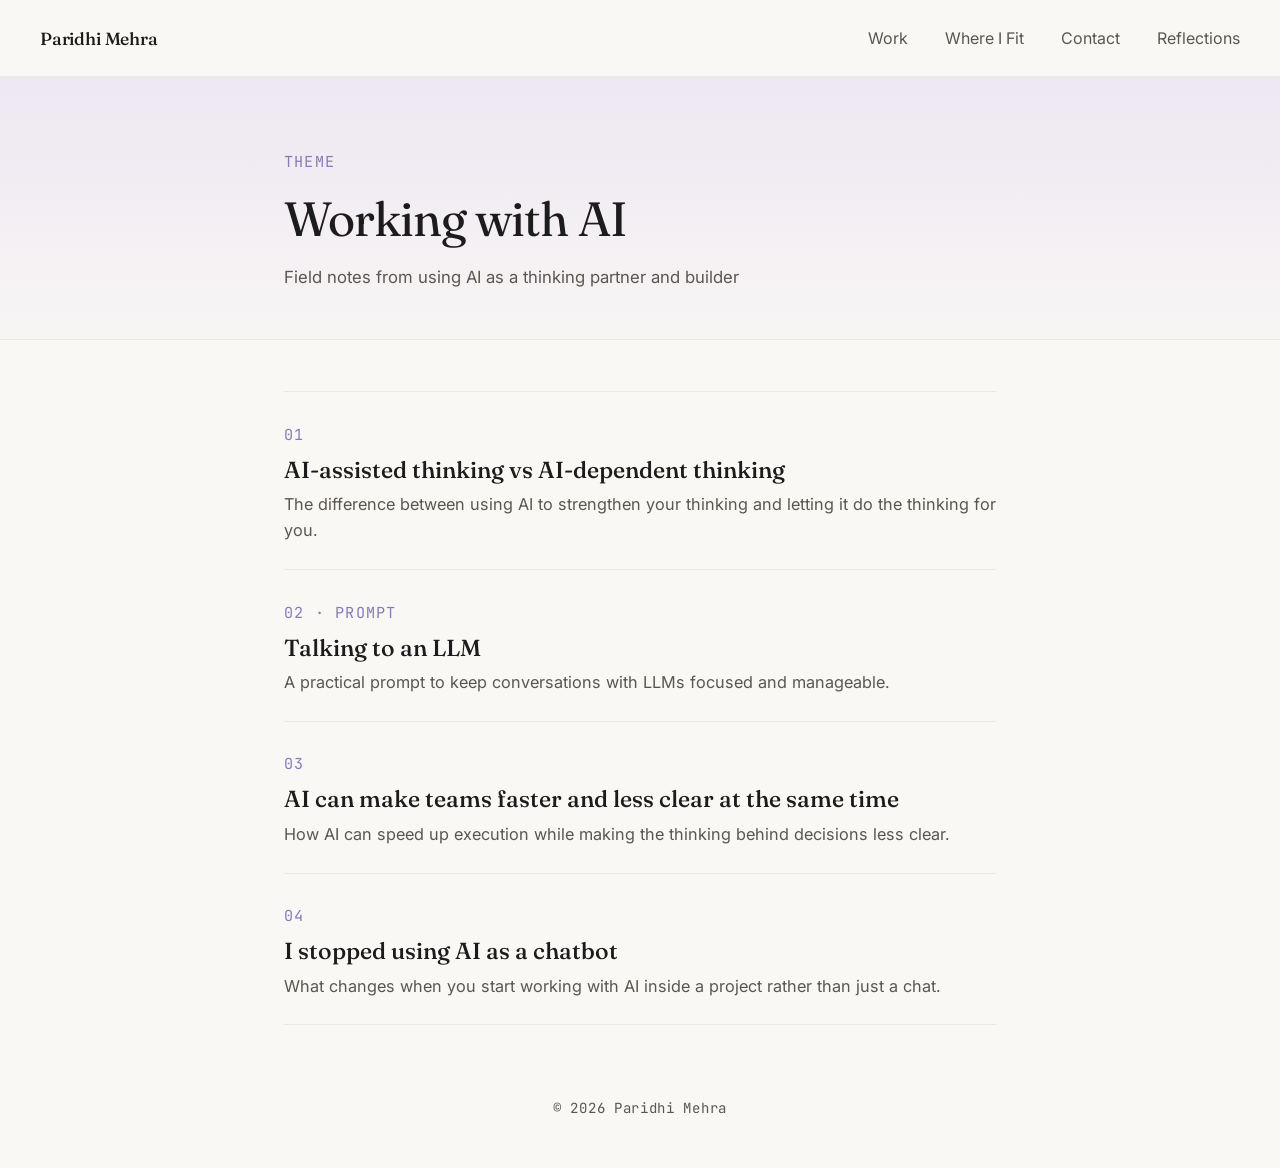
==== reflections/index.html @ 45e66e4d "Add Reflections section with Working with AI pieces - New Reflections section: Working with AI theme" ====
<!DOCTYPE html>
<html lang="en">
<head>
  <meta charset="UTF-8" />
  <meta name="viewport" content="width=device-width, initial-scale=1.0" />
  <title>Working with AI. Paridhi Mehra</title>
  <meta name="description" content="Working with AI. Field notes on using AI as a thinking partner and builder." />
  <link rel="icon" type="image/svg+xml" href="data:image/svg+xml,%3Csvg xmlns='http://www.w3.org/2000/svg' viewBox='0 0 100 100'%3E%3Crect width='100' height='100' rx='18' fill='%238b7ab8'/%3E%3Ctext x='50' y='70' font-family='Georgia, serif' font-size='62' font-weight='600' text-anchor='middle' fill='white'%3EP%3C/text%3E%3C/svg%3E" />
  <link rel="preconnect" href="https://fonts.googleapis.com">
  <link rel="preconnect" href="https://fonts.gstatic.com" crossorigin>
  <link href="https://fonts.googleapis.com/css2?family=Fraunces:ital,wght@0,400;0,500;0,600;1,400&family=Inter:wght@400;500;600&family=JetBrains+Mono:wght@500&display=swap" rel="stylesheet">
  <link rel="stylesheet" href="../style.css?v=7" />
  <link rel="stylesheet" href="writing.css?v=6" />
</head>
<body class="read-page">

  <nav class="topnav">
    <a href="../index.html" class="brand">Paridhi Mehra</a>
    <button class="menu-btn" type="button" aria-label="Menu" aria-expanded="false"><span class="bar"></span></button>
    <div class="navlinks">
      <a href="../index.html#built">Work</a>
      <a href="../index.html#how">Where I Fit</a>
      <a href="../index.html#contact">Contact</a>
      <a href="index.html">Reflections</a>
    </div>
  </nav>

  <header class="hero-band">
    <div class="inner">
      <p class="series-label">Theme</p>
      <h1>Working with AI</h1>
      <p class="lede">Field notes from using AI as a thinking partner and builder</p>
    </div>
  </header>

  <main class="read">
    <ul class="post-list">
      <li>
        <a href="ai-assisted-thinking.html">
          <span class="num">01</span>
          <h2>AI&#8209;assisted thinking vs AI&#8209;dependent thinking</h2>
          <p>The difference between using AI to strengthen your thinking and letting it do the thinking for you.</p>
        </a>
      </li>
      <li>
        <a href="talking-to-an-llm.html">
          <span class="num">02 · Prompt</span>
          <h2>Talking to an LLM</h2>
          <p>A practical prompt to keep conversations with LLMs focused and manageable.</p>
        </a>
      </li>
      <li>
        <a href="faster-and-less-clear.html">
          <span class="num">03</span>
          <h2>AI can make teams faster and less clear at the same time</h2>
          <p>How AI can speed up execution while making the thinking behind decisions less clear.</p>
        </a>
      </li>
      <li>
        <a href="stopped-using-ai-as-a-chatbot.html">
          <span class="num">04</span>
          <h2>I stopped using AI as a chatbot</h2>
          <p>What changes when you start working with AI inside a project rather than just a chat.</p>
        </a>
      </li>
    </ul>
  </main>

  <footer><p>© 2026 Paridhi Mehra</p></footer>
  <script src="../nav.js"></script>
</body>
</html>
---- style.css ----
:root {
  --bg: #faf8f5;
  --text: #1c1c1c;
  --muted: #6e6a64;
  --accent: #8b7ab8;
  --accent-soft: #e8e0f0;
  --border: #ece8e1;
}

* { box-sizing: border-box; margin: 0; padding: 0; }

html { scroll-behavior: smooth; }

body {
  font-family: 'Inter', -apple-system, BlinkMacSystemFont, sans-serif;
  background: var(--bg);
  color: var(--text);
  line-height: 1.65;
  font-size: 18px;
  -webkit-font-smoothing: antialiased;
}

.topnav {
  display: flex;
  justify-content: space-between;
  align-items: center;
  padding: 1.4rem 2.5rem;
  position: sticky;
  top: 0;
  background: rgba(250, 248, 245, 0.92);
  backdrop-filter: blur(10px);
  -webkit-backdrop-filter: blur(10px);
  z-index: 10;
  border-bottom: 1px solid var(--border);
}

.brand {
  font-family: 'Fraunces', serif;
  font-size: 1.1rem;
  font-weight: 500;
  text-decoration: none;
  color: var(--text);
  letter-spacing: -0.01em;
}

.navlinks a {
  color: var(--muted);
  text-decoration: none;
  margin-left: 2rem;
  font-size: 0.95rem;
  transition: color 0.2s;
}
.navlinks a:hover { color: var(--accent); }

main {
  max-width: 720px;
  margin: 0 auto;
  padding: 3rem 2rem 2rem;
}

.hero {
  padding: 3rem 0 5rem;
  border-bottom: 1px solid var(--border);
  margin-bottom: 4.5rem;
}

.headshot {
  width: 200px;
  height: 200px;
  border-radius: 50%;
  background-image: url('headshot.jpg');
  background-size: 108%;
  background-position: 50% 28%;
  background-repeat: no-repeat;
  margin-bottom: 2.5rem;
  box-shadow: 0 10px 30px rgba(28, 28, 28, 0.1);
  border: 3px solid #fff;
}

.hero-headline {
  font-family: 'Fraunces', serif;
  font-size: 2.4rem;
  line-height: 1.22;
  font-weight: 400;
  letter-spacing: -0.015em;
  margin-bottom: 2.5rem;
}

.hero-headline em {
  color: var(--accent);
  font-style: italic;
  font-weight: 500;
}

.hero-role {
  font-family: 'JetBrains Mono', monospace;
  font-size: 0.82rem;
  color: var(--muted);
  text-transform: uppercase;
  letter-spacing: 0.1em;
  margin: -1rem 0 2rem;
}

.hero-sub {
  font-size: 1.05rem;
  color: var(--text);
  line-height: 1.7;
  max-width: 620px;
  margin: 0 0 2.5rem;
}

.credentials {
  display: flex;
  flex-wrap: wrap;
  align-items: center;
  gap: 0.8rem 2rem;
}

.credentials img {
  width: auto;
  height: 34px;
  mix-blend-mode: multiply;
}

.logo-ekincare {
  clip-path: inset(0 10% 0 0);
  margin-right: -1.4rem;
}

.block {
  margin-bottom: 5rem;
}

.section-label {
  font-family: 'JetBrains Mono', monospace;
  font-size: 0.78rem;
  color: var(--muted);
  text-transform: uppercase;
  letter-spacing: 0.14em;
  margin-bottom: 0.4rem;
}

#contact .section-label { margin-bottom: 0.5rem; }

.contact-intro {
  font-size: 1.05rem;
  color: var(--text);
  margin: 0 0 1.6rem;
}

.section-sublabel {
  font-family: 'Fraunces', serif;
  font-style: italic;
  color: var(--muted);
  font-size: 1rem;
  margin-bottom: 2.5rem;
}

.prose p {
  margin-bottom: 1.2rem;
}

.case {
  padding: 2rem 0;
  border-top: 1px solid var(--border);
}
.case:last-child { border-bottom: 1px solid var(--border); }

.case h2 {
  font-family: 'Fraunces', serif;
  font-size: 1.55rem;
  font-weight: 500;
  margin-bottom: 0.5rem;
  letter-spacing: -0.005em;
}

.case-meta {
  font-family: 'JetBrains Mono', monospace;
  font-size: 0.76rem;
  color: var(--muted);
  text-transform: uppercase;
  letter-spacing: 0.08em;
  margin-bottom: 1rem;
}

.case-stats {
  display: flex;
  flex-wrap: wrap;
  gap: 1.4rem 2.5rem;
  margin: 1.2rem 0 1.6rem;
  padding: 1.1rem 0;
  border-top: 1px solid var(--border);
  border-bottom: 1px solid var(--border);
}

.stat {
  display: flex;
  flex-direction: column;
  gap: 0.2rem;
}

.stat-num {
  font-family: 'Fraunces', serif;
  font-weight: 600;
  color: var(--accent);
  font-size: 1.35rem;
  line-height: 1.1;
  letter-spacing: -0.01em;
}

.stat-label {
  font-family: 'JetBrains Mono', monospace;
  font-size: 0.7rem;
  color: var(--muted);
  text-transform: uppercase;
  letter-spacing: 0.09em;
}

.case strong {
  color: var(--text);
  font-weight: 600;
}

.case p + p {
  margin-top: 1rem;
}

.case-tags {
  display: flex;
  flex-wrap: wrap;
  align-items: baseline;
  gap: 0.4rem 0.9rem;
  padding: 1.1rem 0;
  margin: 1.2rem 0 1.6rem;
  border-top: 1px solid var(--border);
  border-bottom: 1px solid var(--border);
}

.case-tags span {
  font-family: 'JetBrains Mono', monospace;
  font-size: 0.78rem;
  color: var(--accent);
  text-transform: uppercase;
  letter-spacing: 0.08em;
}

.case-tags span:not(:last-child)::after {
  content: " ·";
  color: var(--muted);
  margin-left: 0.5rem;
}

.qa {
  padding: 1.7rem 0;
  border-top: 1px solid var(--border);
}
.qa:last-child { border-bottom: 1px solid var(--border); }

.qa h3 {
  font-family: 'Fraunces', serif;
  font-size: 1.3rem;
  font-weight: 500;
  margin-bottom: 0.7rem;
  letter-spacing: -0.005em;
}

.qa-list {
  list-style: none;
}
.qa-list li {
  position: relative;
  padding-left: 1.2rem;
  margin-bottom: 0.45rem;
}
.qa-list li::before {
  content: "";
  position: absolute;
  left: 0;
  top: 0.72em;
  width: 6px;
  height: 6px;
  border-radius: 50%;
  background: var(--accent);
}

.qa p em {
  color: var(--accent);
  font-style: italic;
  font-weight: 500;
}

.case-now {
  background: linear-gradient(180deg, rgba(232, 224, 240, 0.35), transparent);
  padding: 2rem 1.5rem;
  border-radius: 8px;
  border-top: none;
}
.case-now:last-child { border-bottom: none; }

.link-out {
  display: inline-block;
  margin-top: 1.2rem;
  color: var(--accent);
  text-decoration: none;
  font-weight: 500;
  border-bottom: 1px solid var(--accent-soft);
  padding-bottom: 2px;
  transition: border-color 0.2s;
}
.link-out:hover { border-bottom-color: var(--accent); }

.edu-list { list-style: none; }
.edu-list li {
  padding: 0.85rem 0;
  border-top: 1px solid var(--border);
  font-size: 0.97rem;
}
.edu-list li:last-child { border-bottom: 1px solid var(--border); }

.contact-links {
  display: flex;
  flex-direction: column;
}
.contact-links a {
  color: var(--text);
  text-decoration: none;
  border-top: 1px solid var(--border);
  padding: 0.95rem 0;
  font-size: 1.05rem;
  transition: color 0.2s, padding-left 0.2s;
}
.contact-links a:last-child { border-bottom: 1px solid var(--border); }
.contact-links a:hover {
  color: var(--accent);
  padding-left: 0.5rem;
}

footer {
  padding: 2.5rem 2rem 3rem;
  text-align: center;
  color: var(--muted);
  font-size: 0.82rem;
  font-family: 'JetBrains Mono', monospace;
  letter-spacing: 0.05em;
}

@media (max-width: 640px) {
  .topnav { padding: 1rem 1.25rem; }
  .navlinks a { margin-left: 1.2rem; font-size: 0.85rem; }
  main { padding: 2rem 1.25rem; }
  .hero-headline { font-size: 1.65rem; }
  .hero { padding: 1.5rem 0 3rem; margin-bottom: 3rem; }
  .block { margin-bottom: 3.5rem; }
  .case-now { padding: 1.5rem 1rem; }
}

/* ---- Readability pass: nothing below ~14px, darker grey ---- */
:root { --muted: #5a5650; }
.section-label { font-size: 0.875rem; letter-spacing: 0.1em; }
.hero-role { font-size: 0.9rem; }
.case-meta { font-size: 0.875rem; letter-spacing: 0.06em; }
.case-tags span { font-size: 0.875rem; letter-spacing: 0.05em; }
.stat-label { font-size: 0.8rem; letter-spacing: 0.06em; }
.stat-num { font-size: 1.45rem; }
.section-sublabel { font-size: 1.05rem; }
footer { font-size: 0.875rem; }
.navlinks a { font-size: 1rem; }
@media (max-width: 640px) { .navlinks a { font-size: 0.92rem; } }
.case-meta, .case-tags span { font-size: 0.95rem; }
.stat-label { font-size: 0.875rem; }
.section-label { font-size: 0.95rem; }

/* Phone nav: name on top, links in one row underneath */
@media (max-width: 640px) {
  .topnav { flex-direction: column; align-items: flex-start; gap: 0.45rem; padding: 0.8rem 1.1rem 0.7rem; }
  .navlinks { display: flex; gap: 1.1rem; }
  .navlinks a { margin-left: 0; font-size: 0.92rem; white-space: nowrap; }
}

/* Jump links land below the sticky nav */
.block { scroll-margin-top: 5.5rem; }
@media (max-width: 640px) { .block { scroll-margin-top: 6.5rem; } }

/* ---- Mobile hamburger menu (replaces the stacked phone nav) ---- */
.menu-btn { display: none; }
@media (max-width: 640px) {
  .topnav { flex-direction: row; align-items: center; gap: 0; padding: 0.9rem 1.1rem; flex-wrap: wrap; }
  .menu-btn {
    display: inline-flex; align-items: center; justify-content: center;
    width: 40px; height: 40px; margin-right: -8px;
    background: none; border: none; cursor: pointer; color: var(--text);
  }
  .menu-btn .bar { display: block; width: 20px; height: 2px; background: currentColor; border-radius: 2px; position: relative; transition: background 0.2s; }
  .menu-btn .bar::before, .menu-btn .bar::after {
    content: ""; position: absolute; left: 0; width: 20px; height: 2px; background: currentColor; border-radius: 2px; transition: transform 0.2s, top 0.2s;
  }
  .menu-btn .bar::before { top: -6px; }
  .menu-btn .bar::after { top: 6px; }
  .topnav.open .menu-btn .bar { background: transparent; }
  .topnav.open .menu-btn .bar::before { top: 0; transform: rotate(45deg); }
  .topnav.open .menu-btn .bar::after { top: 0; transform: rotate(-45deg); }

  .navlinks { display: none; flex-basis: 100%; flex-direction: column; gap: 0; margin-top: 0.6rem; }
  .topnav.open .navlinks { display: flex; }
  .navlinks a {
    margin-left: 0; font-size: 1.05rem; color: var(--text);
    padding: 0.85rem 0; border-top: 1px solid var(--border);
  }
  .block { scroll-margin-top: 5rem; }
}
---- reflections/writing.css ----
/* Writing pages. Loads after ../style.css and reuses its colours and fonts. */

.article {
  max-width: 680px;
  margin: 0 auto;
  padding: 3.5rem 1.5rem 2rem;
}

.series-label {
  font-family: 'JetBrains Mono', monospace;
  font-size: 0.76rem;
  color: var(--accent);
  text-transform: uppercase;
  letter-spacing: 0.14em;
  margin-bottom: 1rem;
}

.article h1 {
  font-family: 'Fraunces', serif;
  font-size: 2.5rem;
  line-height: 1.18;
  font-weight: 400;
  letter-spacing: -0.015em;
  margin-bottom: 1.2rem;
}

.article-meta {
  font-family: 'JetBrains Mono', monospace;
  font-size: 0.74rem;
  color: var(--muted);
  text-transform: uppercase;
  letter-spacing: 0.09em;
  padding-bottom: 2rem;
  margin-bottom: 2.5rem;
  border-bottom: 1px solid var(--border);
}

.body p {
  margin-bottom: 1.15rem;
  line-height: 1.75;
}

.body h2 {
  font-family: 'Fraunces', serif;
  font-size: 1.55rem;
  font-weight: 500;
  letter-spacing: -0.005em;
  margin: 3rem 0 1.1rem;
}

.body ul {
  margin: 0 0 1.4rem 1.2rem;
}
.body li {
  margin-bottom: 0.45rem;
  line-height: 1.65;
  padding-left: 0.3rem;
}
.body li::marker { color: var(--accent); }

.body strong { font-weight: 600; }

/* One big line that carries the idea */
.pull {
  font-family: 'Fraunces', serif;
  font-style: italic;
  font-size: 1.5rem;
  line-height: 1.4;
  color: var(--text);
  border-left: 3px solid var(--accent);
  padding: 0.3rem 0 0.3rem 1.3rem;
  margin: 2.2rem 0;
}

/* Short emphatic line inside the flow */
.body p.beat {
  font-family: 'Fraunces', serif;
  font-size: 1.3rem;
  font-weight: 500;
  margin: 1.8rem 0;
}

/* Cards: prompts, checklists, try-this */
.card {
  background: #fff;
  border: 1px solid var(--border);
  border-radius: 10px;
  padding: 1.5rem 1.6rem 1.3rem;
  margin: 2rem 0;
  box-shadow: 0 6px 24px rgba(28, 28, 28, 0.04);
}

.card-head {
  display: flex;
  justify-content: space-between;
  align-items: center;
  margin-bottom: 1rem;
  gap: 1rem;
}

.card-label {
  font-family: 'JetBrains Mono', monospace;
  font-size: 0.72rem;
  color: var(--accent);
  text-transform: uppercase;
  letter-spacing: 0.13em;
}

.copy-btn {
  font-family: 'Inter', sans-serif;
  font-size: 0.8rem;
  font-weight: 500;
  color: var(--accent);
  background: var(--accent-soft);
  border: none;
  border-radius: 8px;
  width: 34px;
  height: 34px;
  padding: 0;
  display: inline-flex;
  align-items: center;
  justify-content: center;
  flex: 0 0 auto;
  cursor: pointer;
  transition: background 0.2s, color 0.2s;
  white-space: nowrap;
}
.copy-btn:hover { background: var(--accent); color: #fff; }
.copy-btn.done { background: var(--accent); color: #fff; }

.card p, .card li {
  font-size: 0.98rem;
  line-height: 1.65;
}
.card p { margin-bottom: 0.8rem; }
.card ul { margin: 0 0 0.8rem 1.2rem; }
.card li { margin-bottom: 0.35rem; }
.card li::marker { color: var(--accent); }
.card .copy-text > :last-child { margin-bottom: 0; }

.card-try {
  background: linear-gradient(180deg, rgba(232, 224, 240, 0.55), rgba(232, 224, 240, 0.2));
  border-color: transparent;
  box-shadow: none;
}
.card-try p {
  font-family: 'Fraunces', serif;
  font-size: 1.15rem;
  line-height: 1.5;
}

/* Diagrams */
figure {
  margin: 2.4rem 0;
}
figcaption {
  font-size: 0.85rem;
  color: var(--muted);
  text-align: center;
  margin-top: 0.8rem;
  font-style: italic;
}
figure img {
  display: block;
  max-width: 100%;
  height: auto;
  margin: 0 auto;
  border-radius: 8px;
}

.dia {
  background: #fff;
  border: 1px solid var(--border);
  border-radius: 12px;
  padding: 1.6rem;
}

.dia-label {
  font-family: 'JetBrains Mono', monospace;
  font-size: 0.7rem;
  text-transform: uppercase;
  letter-spacing: 0.13em;
  color: var(--muted);
  margin-bottom: 0.3rem;
}

.dia-title {
  font-family: 'Fraunces', serif;
  font-size: 1.3rem;
  font-weight: 500;
  line-height: 1.25;
  margin-bottom: 1.2rem;
}

.box {
  border: 1.5px solid var(--text);
  border-radius: 8px;
  padding: 0.7rem 0.6rem;
  text-align: center;
  font-weight: 600;
  font-size: 0.95rem;
  line-height: 1.3;
  background: #fff;
}
.box small {
  display: block;
  font-weight: 400;
  color: var(--muted);
  font-size: 0.78rem;
  margin-top: 0.15rem;
}
.box.you { background: #f3f1ed; }
.box.accent {
  border-color: var(--accent);
  color: var(--accent);
}
.box.fill {
  background: var(--accent);
  border-color: var(--accent);
  color: #fff;
}

.arrow {
  color: var(--muted);
  font-size: 0.75rem;
  text-align: center;
  line-height: 1.2;
}

.note {
  border-radius: 8px;
  padding: 0.9rem 1rem;
  text-align: center;
  background: #f3f1ed;
  margin-top: 1.2rem;
  font-size: 0.92rem;
  line-height: 1.45;
}
.note strong { display: block; font-size: 1rem; }
.note.accent { background: var(--accent-soft); }
.note.accent strong { color: #5d4d8f; }

/* All writing index */
.post-list { list-style: none; margin: 0; }
.post-list li {
  border-top: 1px solid var(--border);
  padding: 1.6rem 0;
}
.post-list li:last-child { border-bottom: 1px solid var(--border); }
.post-list a { text-decoration: none; color: inherit; display: block; }
.post-list .num {
  font-family: 'JetBrains Mono', monospace;
  font-size: 0.72rem;
  color: var(--accent);
  letter-spacing: 0.12em;
  text-transform: uppercase;
}
.post-list h2 {
  font-family: 'Fraunces', serif;
  font-size: 1.45rem;
  font-weight: 500;
  line-height: 1.3;
  margin: 0.35rem 0 0.4rem;
  transition: color 0.2s;
}
.post-list a:hover h2 { color: var(--accent); }
.post-list p { color: var(--muted); font-size: 1rem; line-height: 1.6; }

.back {
  display: inline-block;
  margin-top: 3rem;
  color: var(--accent);
  text-decoration: none;
  font-weight: 500;
  border-bottom: 1px solid var(--accent-soft);
  padding-bottom: 2px;
}
.back:hover { border-bottom-color: var(--accent); }

@media (max-width: 640px) {
  .article { padding: 2rem 1.1rem 1.5rem; }
  .article h1 { font-size: 1.85rem; }
  .pull { font-size: 1.25rem; }
  .card { padding: 1.2rem 1.1rem 1rem; }
  .dia { padding: 1.1rem; }
}

/* ---- Layout v2: full-width title band, roomier reading column ---- */
body.read-page { font-size: 19px; }

.hero-band {
  background: linear-gradient(180deg, rgba(232, 224, 240, 0.7), rgba(232, 224, 240, 0.12));
  border-bottom: 1px solid var(--border);
}
.hero-band .inner {
  max-width: 760px;
  margin: 0 auto;
  padding: 4.5rem 1.5rem 3rem;
}
.hero-band h1 {
  font-family: 'Fraunces', serif;
  font-size: 3rem;
  line-height: 1.14;
  font-weight: 400;
  letter-spacing: -0.02em;
  margin-bottom: 1.1rem;
}
.hero-band .series-label { margin-bottom: 1.1rem; }
.hero-band .series-label a { color: inherit; text-decoration: none; }
.hero-band .series-label a:hover { text-decoration: underline; }
.hero-band .article-meta { border: none; padding: 0; margin: 0; }
.hero-band .lede {
  font-size: 1.05rem;
  color: var(--muted);
  max-width: 600px;
  line-height: 1.6;
}

.read {
  max-width: 760px;
  margin: 0 auto;
  padding: 3.2rem 1.5rem 2rem;
}

/* Diagrams sit a little wider than the text on big screens */
@media (min-width: 900px) {
  .read .body figure { margin-left: -3rem; margin-right: -3rem; }
}

/* Read next */
.next {
  display: block;
  text-decoration: none;
  color: inherit;
  margin-top: 3.5rem;
  border-top: 1px solid var(--border);
  padding-top: 1.6rem;
}
.next .card-label { display: block; margin-bottom: 0.4rem; }
.next .next-title {
  font-family: 'Fraunces', serif;
  font-size: 1.5rem;
  font-weight: 500;
  line-height: 1.3;
  transition: color 0.2s;
}
.next:hover .next-title { color: var(--accent); }
.read .back { margin-top: 2rem; }

@media (max-width: 640px) {
  body.read-page { font-size: 18px; }
  .hero-band .inner { padding: 2.6rem 1.1rem 2rem; }
  .hero-band h1 { font-size: 2rem; }
  .read { padding: 2rem 1.1rem 1.5rem; }
}

/* ---- Readability pass: nothing below ~14px ---- */
.series-label, .card-label, .article-meta, .post-list .num { font-size: 0.875rem; letter-spacing: 0.08em; }
.dia-label { font-size: 0.8rem; letter-spacing: 0.08em; }
.dia-title { font-size: 1.4rem; }
.box { font-size: 1rem; }
.box small { font-size: 0.875rem; }
.note { font-size: 1rem; }
.note strong { font-size: 1.05rem; }
.card p, .card li { font-size: 1.02rem; }
.post-list p { font-size: 1.02rem; }
figcaption { font-size: 0.95rem; }
.gate-legend {
  display: flex; align-items: center; justify-content: center; gap: 0.5rem;
  margin-top: 1rem; font-size: 0.95rem; color: var(--muted);
}
.gate-legend .diamond {
  width: 12px; height: 12px; transform: rotate(45deg); background: var(--accent); border-radius: 2px;
}
.series-label, .card-label, .article-meta, .post-list .num { font-size: 0.95rem; }
.dia-label { font-size: 0.875rem; }
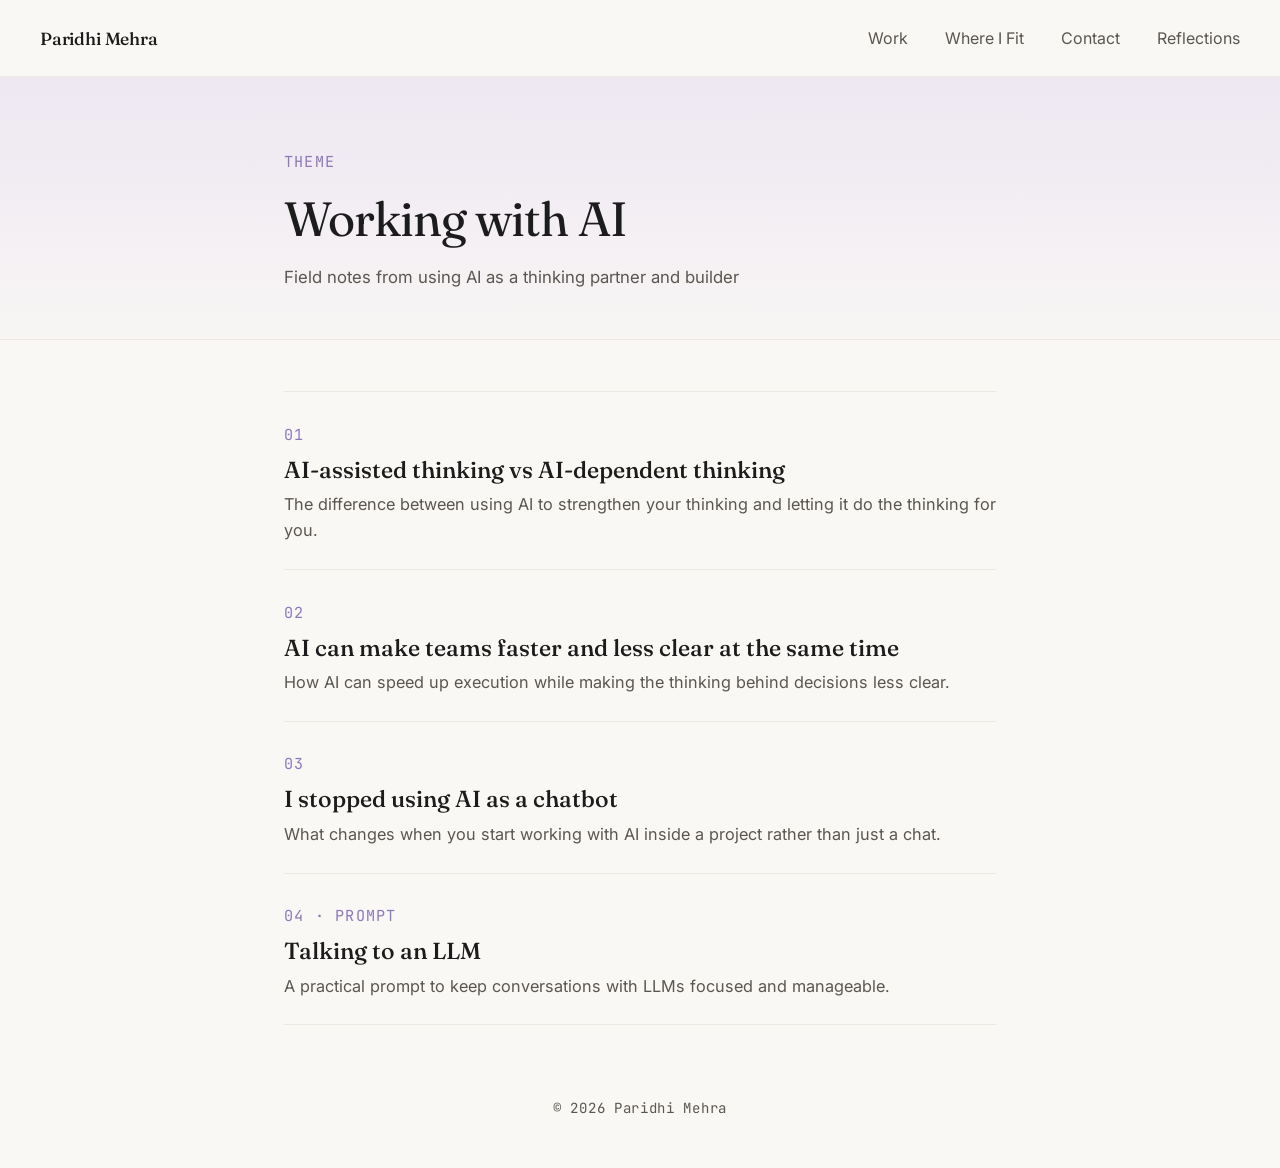
==== commit b22a2134: "Reorder Working with AI: prompt piece moves to last; pull quote in Post 1 Co-Authored-By: Claude Opu" ====
--- a/reflections/index.html
+++ b/reflections/index.html
@@ -10,7 +10,7 @@
   <link rel="preconnect" href="https://fonts.gstatic.com" crossorigin>
   <link href="https://fonts.googleapis.com/css2?family=Fraunces:ital,wght@0,400;0,500;0,600;1,400&family=Inter:wght@400;500;600&family=JetBrains+Mono:wght@500&display=swap" rel="stylesheet">
   <link rel="stylesheet" href="../style.css?v=7" />
-  <link rel="stylesheet" href="writing.css?v=6" />
+  <link rel="stylesheet" href="writing.css?v=12" />
 </head>
 <body class="read-page">
 
@@ -43,24 +43,24 @@
         </a>
       </li>
       <li>
-        <a href="talking-to-an-llm.html">
-          <span class="num">02 · Prompt</span>
-          <h2>Talking to an LLM</h2>
-          <p>A practical prompt to keep conversations with LLMs focused and manageable.</p>
-        </a>
-      </li>
-      <li>
         <a href="faster-and-less-clear.html">
-          <span class="num">03</span>
+          <span class="num">02</span>
           <h2>AI can make teams faster and less clear at the same time</h2>
           <p>How AI can speed up execution while making the thinking behind decisions less clear.</p>
         </a>
       </li>
       <li>
         <a href="stopped-using-ai-as-a-chatbot.html">
-          <span class="num">04</span>
+          <span class="num">03</span>
           <h2>I stopped using AI as a chatbot</h2>
           <p>What changes when you start working with AI inside a project rather than just a chat.</p>
+        </a>
+      </li>
+      <li>
+        <a href="talking-to-an-llm.html">
+          <span class="num">04 · Prompt</span>
+          <h2>Talking to an LLM</h2>
+          <p>A practical prompt to keep conversations with LLMs focused and manageable.</p>
         </a>
       </li>
     </ul>
--- a/reflections/writing.css
+++ b/reflections/writing.css
@@ -374,3 +374,76 @@
 }
 .series-label, .card-label, .article-meta, .post-list .num { font-size: 0.95rem; }
 .dia-label { font-size: 0.875rem; }
+
+/* ---- Chat thread and highlighted lines (Part 3) ---- */
+
+.beats { list-style: none; margin: 1.6rem 0 2rem !important; padding: 0.4rem 1.4rem; border-left: 3px solid var(--accent); background: linear-gradient(90deg, rgba(232,224,240,0.6), rgba(232,224,240,0.15)); border-radius: 0 10px 10px 0; }
+.beats li { padding: 0.75rem 0 !important; margin: 0 !important; border-bottom: 1px solid rgba(139,122,184,0.2); font-size: 1.05rem; line-height: 1.55; }
+.beats li:last-child { border-bottom: none; }
+.beats li::marker { content: none; }
+
+.comic img { width: 100%; height: auto; border-radius: 12px; border: 1px solid var(--border); }
+.comic-panels { display: none; }
+.comic-panels img { width: 100%; height: auto; border-radius: 10px; border: 1px solid var(--border); }
+@media (max-width: 640px) {
+  .comic-full { display: none; }
+  .comic-panels { display: flex; flex-direction: column; gap: 0.7rem; }
+}
+
+/* ---- Human checkpoints diagram + table (Part 3) ---- */
+.hcw-card { padding: 30px 22px 22px; border: 1px solid var(--border); border-radius: 18px; background: rgba(255,255,255,0.55); }
+.hcw-flow { display: flex; align-items: center; justify-content: center; gap: 7px; }
+.hcw-stage { display: flex; align-items: center; justify-content: center; min-height: 64px; flex: 1 1 0; min-width: 0; padding: 10px 6px; border: 1.5px solid var(--text); border-radius: 10px; text-align: center; font-size: 0.92rem; font-weight: 600; line-height: 1.25; background: #fff; }
+.hcw-ship { background: var(--accent-soft); border-color: var(--accent); }
+.hcw-handoff { display: flex; align-items: center; gap: 5px; flex: 0 0 auto; }
+.hcw-arrow { width: 10px; height: 1.5px; background: var(--text); position: relative; display: block; }
+.hcw-arrow::after { content: ""; position: absolute; right: 0; top: -3px; width: 6px; height: 6px; border-top: 1.5px solid var(--text); border-right: 1.5px solid var(--text); transform: rotate(45deg); }
+.hcw-gate { width: 30px; height: 46px; border-radius: 8px; background: var(--accent); display: grid; place-items: center; flex: 0 0 auto; }
+.hcw-gate svg { width: 18px; height: 18px; }
+.hcw-loop { position: relative; height: 64px; margin: 16px 4px 0; }
+.hcw-loopline { position: absolute; left: 6%; right: 6%; top: 14px; height: 32px; border: 2px dashed var(--accent); border-top: none; border-radius: 0 0 15px 15px; }
+.hcw-loopline::before { content: ""; position: absolute; left: -6px; top: -1px; width: 10px; height: 10px; border-left: 2px solid var(--accent); border-top: 2px solid var(--accent); transform: rotate(45deg); background: #fcfbf9; }
+.hcw-learn { position: absolute; z-index: 1; left: 50%; top: 46px; transform: translate(-50%, -50%); padding: 6px 20px; border-radius: 999px; background: var(--accent-soft); font-size: 0.95rem; font-weight: 600; }
+.hcw-legend { display: flex; align-items: center; gap: 10px; margin-top: 10px; color: var(--muted); font-size: 0.95rem; }
+.hcw-legend .hcw-gate { width: 24px; height: 30px; border-radius: 6px; }
+.hcw-legend .hcw-gate svg { width: 15px; height: 15px; }
+.hcw-legend strong { color: var(--text); font-weight: 600; }
+.hcw-mobilelearn { display: none; }
+
+.hcw-table-wrap { margin: 0 0 2.4rem; border: 1px solid var(--border); border-radius: 14px; overflow: hidden; background: #fff; }
+.hcw-table { width: 100%; border-collapse: collapse; font-size: 1rem; line-height: 1.5; }
+.hcw-table thead th { background: var(--accent-soft); text-align: left; font-family: 'JetBrains Mono', monospace; font-size: 0.85rem; font-weight: 500; letter-spacing: 0.06em; text-transform: uppercase; color: #5d4d8f; padding: 0.8rem 1rem; }
+.hcw-table tbody th { text-align: left; font-weight: 600; white-space: nowrap; vertical-align: top; padding: 0.85rem 1rem; width: 38%; }
+.hcw-table td { padding: 0.85rem 1rem; vertical-align: top; }
+.hcw-table tbody tr + tr th, .hcw-table tbody tr + tr td { border-top: 1px solid var(--border); }
+
+@media (max-width: 760px) {
+  .hcw-card { padding: 22px 16px 18px; border-radius: 14px; }
+  .hcw-flow { flex-direction: column; gap: 0; }
+  .hcw-stage { width: min(100%, 290px); min-height: 48px; flex: none; padding: 10px 12px; font-size: 1rem; }
+  .hcw-handoff { flex-direction: column; gap: 5px; padding: 7px 0; }
+  .hcw-arrow { width: 1.5px; height: 12px; }
+  .hcw-arrow::after { right: -3px; top: auto; bottom: 0; transform: rotate(135deg); }
+  .hcw-gate { width: 34px; height: 34px; }
+  .hcw-loop { display: none; }
+  .hcw-mobilelearn { display: flex; flex-direction: column; align-items: center; gap: 7px; margin: 18px auto 2px; color: var(--accent); font-size: 0.95rem; font-weight: 600; text-align: center; }
+  .hcw-return { width: 1px; height: 20px; border-left: 2px dashed var(--accent); position: relative; }
+  .hcw-return::after { content: ""; position: absolute; top: -1px; left: -5px; width: 8px; height: 8px; border-left: 2px solid var(--accent); border-top: 2px solid var(--accent); transform: rotate(45deg); }
+  .hcw-legend { justify-content: center; margin-top: 18px; }
+}
+@media (max-width: 560px) {
+  .hcw-table thead { display: none; }
+  .hcw-table tr { display: block; padding: 0.8rem 1rem; }
+  .hcw-table tbody tr + tr { border-top: 1px solid var(--border); }
+  .hcw-table tbody th, .hcw-table td { display: block; padding: 0; width: auto; border: none !important; white-space: normal; }
+  .hcw-table tbody th { color: #5d4d8f; margin-bottom: 0.2rem; }
+}
+@media (min-width: 761px) {
+  .hcw-flow { gap: 4px; }
+  .hcw-handoff { gap: 3px; }
+  .hcw-arrow { width: 7px; }
+  .hcw-gate { width: 24px; height: 42px; border-radius: 7px; }
+  .hcw-gate svg { width: 16px; height: 16px; }
+  .hcw-stage { font-size: 0.88rem; padding: 10px 4px; }
+  .hcw-stage.hcw-wide { flex-grow: 1.35; }
+}
